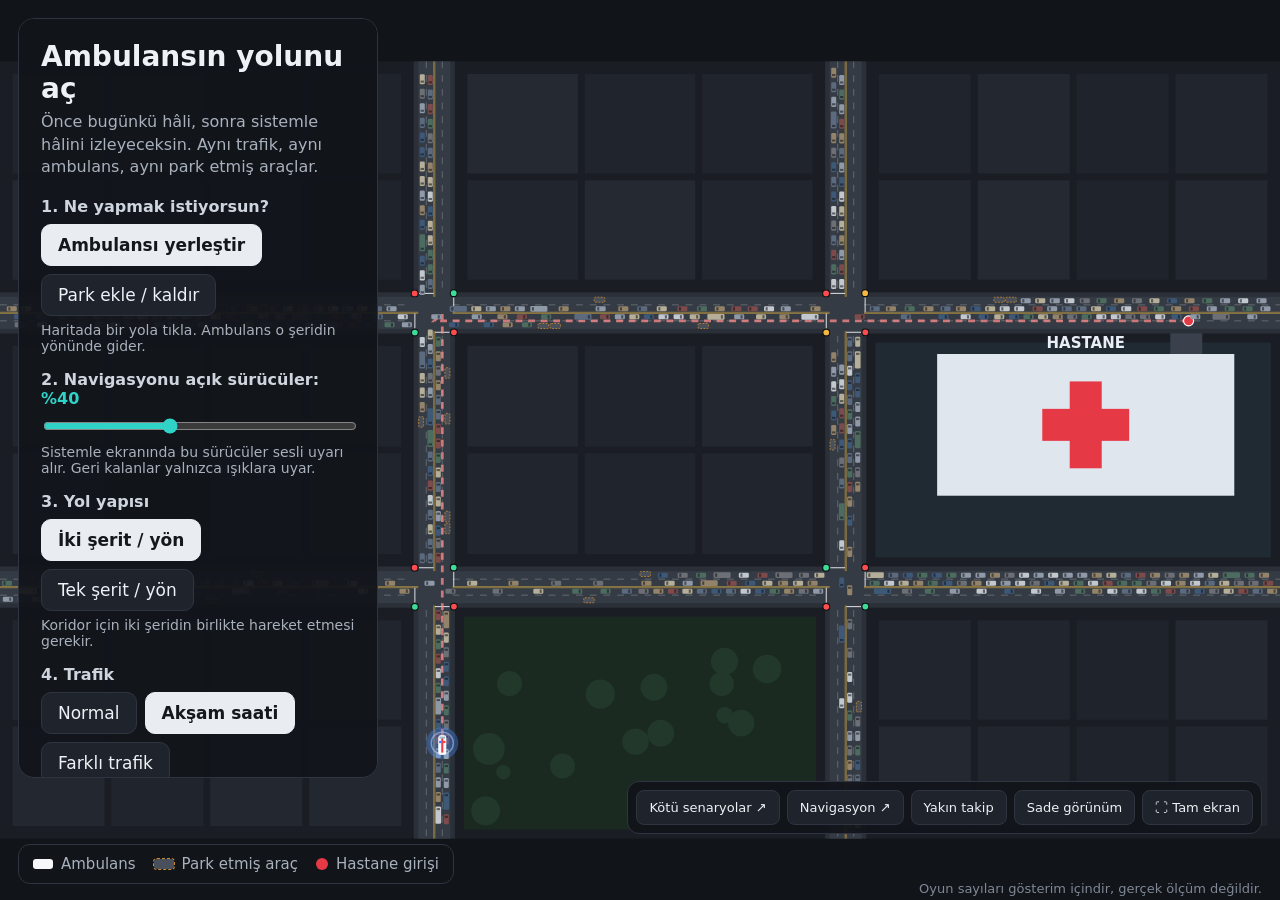
==== index.html @ 8cfbc184 "Yeşil Koridor oynanabilir simülasyon Co-Authored-By: Claude Opus 5.5 <noreply@anthropic.com>" ====
<!doctype html>
<html lang="tr">
<head>
<meta charset="utf-8">
<meta name="viewport" content="width=device-width,initial-scale=1">
<title>Ambulans Koridoru · Trafik Laboratuvarı</title>
<style>
:root{--bg:#14171c;--panel:rgba(18,21,26,.94);--text:#eef1f5;--muted:#a9b1bd;--green:#3ddc97;--red:#ff5a5f;--amber:#f5b942;--blue:#4f9dff;--teal:#2fd3c7;--line:#2f3540}
*{box-sizing:border-box}
html,body{margin:0;height:100%;background:var(--bg);color:var(--text);font-family:system-ui,-apple-system,"Segoe UI",Roboto,Arial,sans-serif;overflow:hidden}
canvas{display:block;width:100vw;height:100vh;cursor:crosshair}
.hidden{display:none!important}
button{font:inherit;color:inherit;cursor:pointer;border:1px solid var(--line);background:#1f242c;border-radius:10px;padding:10px 16px;font-size:17px}
button:hover{background:#272d37}
button.primary{background:var(--green);color:#0d1a14;border-color:var(--green);font-weight:700}
button.primary:hover{filter:brightness(1.07)}
button.on{background:#e9edf2;color:#14171c;border-color:#e9edf2;font-weight:700}
/* HUD */
#hud{position:fixed;top:18px;left:18px;display:flex;gap:14px;align-items:stretch;pointer-events:none}
.badge{background:var(--panel);border:1px solid var(--line);border-radius:14px;padding:14px 20px;display:flex;gap:16px;align-items:center}
.badge .num{width:46px;height:46px;border-radius:50%;display:flex;align-items:center;justify-content:center;font-weight:800;font-size:24px}
.badge .title{font-size:30px;font-weight:800;letter-spacing:.5px}
.badge .sub{font-size:16px;color:var(--muted);margin-top:2px;max-width:420px}
.stats{background:var(--panel);border:1px solid var(--line);border-radius:14px;padding:12px 18px;display:flex;gap:26px;align-items:center}
.stats div{display:flex;flex-direction:column;align-items:flex-start}
.stats b{font-size:30px;font-variant-numeric:tabular-nums;font-weight:800}
.stats span{font-size:14px;color:var(--muted)}
#ctrl{position:fixed;top:18px;right:18px;display:flex;gap:8px;background:var(--panel);border:1px solid var(--line);border-radius:14px;padding:8px}
#ctrl button{padding:8px 14px;font-size:16px}
#legend{position:fixed;left:18px;bottom:16px;background:var(--panel);border:1px solid var(--line);border-radius:12px;padding:10px 14px;display:flex;gap:18px;font-size:15px;color:var(--muted);flex-wrap:wrap;max-width:calc(100vw - 36px)}
#legend .it{display:flex;align-items:center;gap:8px}
#legend i{display:inline-block;width:20px;height:10px;border-radius:3px}
#legend .tag{font-weight:800;font-style:normal;padding:0 6px;border-radius:5px;font-size:14px}
#note{position:fixed;right:18px;bottom:16px;font-size:13px;color:#7f8896}
/* Setup panel */
#setup{position:fixed;top:18px;left:18px;width:360px;max-height:calc(100vh - 90px);overflow:auto;background:var(--panel);border:1px solid var(--line);border-radius:16px;padding:22px}
#setup h1{margin:0 0 6px;font-size:28px;line-height:1.15}
#setup p.lead{margin:0 0 18px;color:var(--muted);font-size:16px;line-height:1.4}
.step{margin:0 0 16px}
.step h3{margin:0 0 8px;font-size:16px;color:#cfd5de;font-weight:700}
.step .hint{font-size:14px;color:var(--muted);margin-top:6px}
.row{display:flex;gap:8px;flex-wrap:wrap}
input[type=range]{width:100%;accent-color:var(--teal)}
.big{width:100%;padding:16px;font-size:21px;margin-top:6px}
#navVal{font-weight:800;color:var(--teal)}
/* Cards */
.overlay{position:fixed;inset:0;display:flex;align-items:center;justify-content:center;background:rgba(10,12,15,.55)}
.card{background:var(--panel);border:1px solid var(--line);border-radius:20px;padding:34px 40px;max-width:720px;text-align:center}
.card .k{font-size:18px;color:var(--muted);letter-spacing:1px;text-transform:uppercase}
.card .v{font-size:64px;font-weight:800;margin:6px 0 4px;font-variant-numeric:tabular-nums}
.card .d{font-size:19px;color:var(--muted);margin-bottom:24px}
.card .row{justify-content:center}
/* Results */
#results{position:fixed;inset:0;background:var(--bg);overflow:auto;padding:36px 48px}
#results h1{font-size:40px;margin:0 0 4px}
#results .lead{color:var(--muted);font-size:18px;margin:0 0 26px}
.grid{display:grid;grid-template-columns:repeat(auto-fit,minmax(260px,1fr));gap:16px;margin-bottom:22px}
.m{background:#1b1f26;border:1px solid var(--line);border-radius:16px;padding:20px 22px}
.m .name{font-size:17px;color:var(--muted);margin-bottom:12px}
.m .pair{display:flex;align-items:baseline;gap:12px;font-variant-numeric:tabular-nums;flex-wrap:wrap}
.m .from{font-size:24px;color:#ff8f92;font-weight:700}
.m .arrow{color:var(--muted);font-size:22px}
.m .to{font-size:34px;color:var(--green);font-weight:800}
.m .chg{margin-top:10px;font-size:22px;font-weight:800}
.m .chg.good{color:var(--green)} .m .chg.bad{color:var(--red)} .m .chg.flat{color:var(--muted)}
.m .lbl{font-size:13px;color:#7f8896;margin-top:2px}
.world{background:#17201c;border:1px solid #264034;border-radius:16px;padding:20px 24px;margin-bottom:16px}
.world h2{margin:0 0 12px;font-size:22px}
.world ul{margin:0;padding-left:20px;font-size:18px;line-height:1.6}
.world .src{font-size:14px;color:#8fa79b}
.small{font-size:14px;color:#7f8896;margin:6px 0 20px}
#toast{position:fixed;left:50%;bottom:70px;transform:translateX(-50%);background:#2a1d1f;border:1px solid #6b2f33;color:#ffd7d8;padding:12px 18px;border-radius:12px;font-size:16px;opacity:0;transition:opacity .25s;pointer-events:none}
#toast.show{opacity:1}

.sessionbar{position:fixed;right:18px;bottom:66px;display:flex;gap:7px;z-index:4;background:var(--panel);padding:8px;border:1px solid var(--line);border-radius:12px}.sessionbar a,.sessionbar button{font-size:13px;padding:9px 12px;color:var(--text);text-decoration:none;display:inline-block;border:1px solid var(--line);border-radius:8px;background:#1f242c}button:focus-visible,a:focus-visible{outline:3px solid #fff;outline-offset:3px}#note{bottom:4px}#setup{max-height:calc(100dvh - 140px)}.inspect #setup,.inspect #hud,.inspect #legend,.inspect #note{display:none!important}.inspect #ctrl{opacity:.25}.inspect #ctrl:hover{opacity:1}.inspect .sessionbar{opacity:.3}.inspect .sessionbar:hover{opacity:1}@media(max-width:1100px){#hud{gap:8px;right:18px;flex-wrap:wrap;max-width:70vw}.badge .title{font-size:23px}.badge .sub{font-size:12px;max-width:320px}.stats b{font-size:21px}.stats{gap:16px}.stats span{font-size:11px}}@media(max-width:640px){#setup{width:calc(100vw - 28px);left:14px;top:14px;padding:16px;max-height:65dvh}#hud{top:10px;left:10px;right:10px;max-width:none;gap:5px}.badge{padding:8px}.badge .num{width:28px;height:28px;font-size:16px}.badge .title{font-size:19px}.badge .sub{max-width:240px;font-size:10px}.stats{padding:8px;gap:12px}.stats b{font-size:19px}.stats span{font-size:9px}#ctrl{top:auto;bottom:120px;left:10px;right:auto}#ctrl button{font-size:12px;padding:6px}.sessionbar{left:10px;right:10px;bottom:67px;justify-content:center;flex-wrap:wrap}.sessionbar a,.sessionbar button{font-size:11px;padding:7px}#legend{font-size:10px;gap:8px;left:10px;bottom:22px;max-width:calc(100vw - 20px)}#note{font-size:9px;right:10px}#results{padding:22px 15px 130px}.card{padding:25px 18px;max-width:94vw}.card .v{font-size:42px}}
#followInset{position:fixed;right:18px;bottom:133px;width:390px;height:265px;border:1px solid #506777;border-radius:13px;background:#161d25;overflow:hidden;pointer-events:none}#followInset strong{display:block;font-size:10px;letter-spacing:1.5px;padding:10px 13px;color:#c4dadf}#followCanvas{width:100%;height:230px;cursor:default}@media(max-width:640px){#followInset{width:250px;height:180px;bottom:180px}#followCanvas{height:146px}}
</style>
</head>
<body>
<canvas id="c"></canvas><aside id="followInset" class="hidden"><strong>AMBULANSI YAKINDAN İZLE</strong><canvas id="followCanvas" aria-label="Ambulansın çevresinin büyütülmüş görünümü"></canvas></aside>

<div id="setup">
  <h1>Ambulansın yolunu aç</h1>
  <p class="lead">Önce bugünkü hâli, sonra sistemle hâlini izleyeceksin. Aynı trafik, aynı ambulans, aynı park etmiş araçlar.</p>
  <div class="step">
    <h3>1. Ne yapmak istiyorsun?</h3>
    <div class="row"><button id="mAmb" class="on">Ambulansı yerleştir</button><button id="mPark">Park ekle / kaldır</button></div>
    <div class="hint" id="modeHint">Haritada bir yola tıkla. Ambulans o şeridin yönünde gider.</div>
  </div>
  <div class="step">
    <h3>2. Navigasyonu açık sürücüler: <span id="navVal">%40</span></h3>
    <input id="nav" type="range" min="0" max="100" step="10" value="40">
    <div class="hint">Sistemle ekranında bu sürücüler sesli uyarı alır. Geri kalanlar yalnızca ışıklara uyar.</div>
  </div>
  <div class="step"><h3>3. Yol yapısı</h3><div class="row"><button id="roadWide" class="on">İki şerit / yön</button><button id="roadNarrow">Tek şerit / yön</button></div><div class="hint" id="roadHint">Koridor için iki şeridin birlikte hareket etmesi gerekir.</div></div>
  <div class="step">
    <h3>4. Trafik</h3>
    <div class="row"><button id="dNormal">Normal</button><button id="dAksam" class="on">Akşam saati</button><button id="dSeed" title="Aynı ayarlarla farklı araçlar">Farklı trafik</button></div>
    <div class="hint">Şu anki trafik yoğunluğu: <b id="congNow">%–</b> (hız, boş yol hızına göre ne kadar düşmüş)</div>
  </div>
  <button id="start" class="primary big">Başlat ▶</button>
</div>

<div id="hud" class="hidden">
  <div class="badge"><div class="num" id="pNum">1</div><div><div class="title" id="pTitle">BUGÜN</div><div class="sub" id="pSub"></div></div></div>
  <div class="stats">
    <div><b id="sTime">00:00</b><span>ambulansın süresi</span></div>
    <div><b id="sSpeed">0</b><span>km/sa şu an</span></div>
    <div><b id="sChaos">0</b><span>kaos anı</span></div>
    <div><b id="sCong">%0</b><span>trafik yoğunluğu</span></div>
  </div>
</div>
<div id="ctrl" class="hidden">
  <button data-sp="1">1×</button><button data-sp="3" class="on">3×</button><button data-sp="6">6×</button><button id="pause">❚❚</button><button id="back" title="Ayarlara dön">Ayarlar</button>
</div>
<div id="legend"></div>
<div id="note">Oyun sayıları gösterim içindir, gerçek ölçüm değildir.</div>

<div id="card" class="overlay hidden"><div class="card">
  <div class="k" id="cK">Bugün</div>
  <div class="v" id="cV">00:00</div>
  <div class="d" id="cD"></div>
  <div class="row"><button id="cAgain">Tekrar izle</button><button id="cNext" class="primary">Sistemle izle ▶</button></div>
</div></div>

<div id="results" class="hidden">
  <h1>Sonuç: aynı trafik, iki farklı gün</h1>
  <p class="lead" id="rLead"></p>
  <div class="grid" id="rGrid"></div>
  <div class="world"><h2>Bu sonuç ne anlatıyor?</h2><p>Rakamlar bu modelin varsayımlarından hesaplanır. Sürücülerin tepki süreleri, yol verme davranışı ve uyarı etkisi sahada kalibre edilmemiştir. Kaza olasılığı veya kurtarılan hayat sayısı hesaplanmaz.</p><p>Tek şeritli yolda yan koridor oluşmaz: ambulans öndeki kuyruğun çözülmesini bekler. Uyarı fiziksel alan yaratmaz.</p></div><p class="small">Araştırma kaynakları PROJE_NOTLARI.md dosyasındadır; buradaki gösterim bağımsız saha kanıtı değildir. Kötü senaryolar ayrı olay canlandırmalarıdır.</p>
  <div class="row"><button id="rAgain" class="primary">Tekrar oyna</button><button id="rSetup">Ayarları değiştir</button></div>
</div>
<div id="toast"></div><nav class="sessionbar" aria-label="Sunum sayfaları"><a href="senaryolar.html">Kötü senaryolar ↗</a><a href="navigasyon.html">Navigasyon ↗</a><button id="follow">Yakın takip</button><button id="focusMap">Sade görünüm</button><button id="fullScreen">⛶ Tam ekran</button></nav>

<script>
(() => {
'use strict';
/* ================= Yardımcılar ================= */
function mulberry32(a){return function(){a|=0;a=a+0x6D2B79F5|0;let t=Math.imul(a^a>>>15,1|a);t=t+Math.imul(t^t>>>7,61|t)^t;return((t^t>>>14)>>>0)/4294967296}}
function expo(r,rate){return -Math.log(1-r())/rate}
const clamp=(x,a,b)=>Math.max(a,Math.min(b,x));
function fmt(t){t=Math.max(0,Math.round(t));const m=Math.floor(t/60),s=t%60;return String(m).padStart(2,'0')+':'+String(s).padStart(2,'0')}

/* ================= Şehir geometrisi (metre) ================= */
const W=560,H=340,XS=[190,370],YS=[110,230],RW=7,OFF_IN=1.75,OFF_CURB=5.25,OFF_CORR=3.5,CAR_W=1.9;
const DEST={rd:'H0+',s:520};
const DT=0.1, WARM=360, MAXT=1800;
const DENS={normal:{H:520,V:170,fill:0.3,exit:false},aksam:{H:1500,V:460,fill:0.95,exit:true}};
const EXIT_C=40,EXIT_G=17; // harita dışındaki (görünmeyen) kavşaklar: çıkışlar da tıkalı // araç/saat/şerit
const G_H=50,G_V=12,T_Y=3,T_AR=2; // dikey yollar ~60 sn kırmızı / ~10 sn yeşil
const WARN_D=220, SIREN_D=35, PANIC_P=0.35; // siren: kapalı camlı araçta ~35 m
const AMB_V=16, AMB_CORR_V=8.5, AMB_LEN=6.5;
const A=1.4,B=2.0,S0=2.0,TH=1.2;
const COLORS=['#8f99a8','#c3c8cf','#5b6a7e','#3e5878','#7d4b4b','#6c6f75','#b5ae98','#4d6c60','#93836a'];

const inters=[];
for(let j=0;j<2;j++)for(let i=0;i<2;i++)inters.push({n:inters.length,i,j,x:XS[i],y:YS[j],cross:{H:[],V:[]}});
const interAt=(i,j)=>inters.find(t=>t.i===i&&t.j===j);
const lanes=[],rds={},rdList=[];
for(const axis of['H','V'])for(let r=0;r<2;r++)for(const dir of[1,-1]){
  const key=axis+r+(dir>0?'+':'-'),L=axis==='H'?W:H;
  const rd={key,axis,r,dir,L,lanes:[],inters:[]};
  for(let k=0;k<2;k++){
    const it=axis==='H'?interAt(k,r):interAt(r,k);
    const c=axis==='H'?XS[k]:YS[k];
    const sC=dir>0?c:L-c;
    rd.inters.push({it,sC,sStop:sC-RW-1.5,rd});
  }
  rd.inters.sort((a,b)=>a.sC-b.sC);
  for(const e of rd.inters)e.it.cross[axis].push(e);
  for(const idx of[0,1]){const lane={id:lanes.length,rd,idx,off:idx===0?OFF_CURB:OFF_IN};lanes.push(lane);rd.lanes.push(lane)}
  rds[key]=rd;rdList.push(rd);
}
function pos(rd,s,off){
  if(rd.axis==='H'){const x=rd.dir>0?s:W-s;return[x,YS[rd.r]+rd.dir*off,rd.dir>0?0:Math.PI]}
  const y=rd.dir>0?s:H-s;return[XS[rd.r]-rd.dir*off,y,rd.dir>0?Math.PI/2:-Math.PI/2];
}

/* ================= Rota ================= */
function findRoute(rdKey,s){
  let best=null,bestC=Infinity;
  (function dfs(key,s0,legs,cost,depth){
    const rd=rds[key];
    if(key===DEST.rd&&DEST.s>s0+1){const c=cost+DEST.s-s0;if(c<bestC){bestC=c;best=[...legs,{rd:key,sStart:s0,sEnd:DEST.s,turn:null}]}}
    if(depth>=3)return;
    for(const e of rd.inters){
      if(e.sC<s0+12)continue;
      const other=rd.axis==='H'?'V':'H';
      for(const ce of e.it.cross[other])dfs(ce.rd.key,ce.sC,[...legs,{rd:key,sStart:s0,sEnd:e.sC,turn:e.it}],cost+e.sC-s0+15,depth+1);
    }
  })(rdKey,s,[],0,0);
  return best;
}

/* ================= Sinyaller ================= */
function light(sg,axis){if(sg.phase!==axis)return'R';return sg.stage==='G'?'G':sg.stage==='Y'?'Y':'R'}
function stepSignal(sg,occ){
  sg.t+=DT;
  if(sg.stage==='G'){
    const g=sg.phase==='H'?G_H:G_V;
    if(sg.preempt){if(sg.preempt!==sg.phase){sg.stage='Y';sg.t=0}}
    else if(sg.t>=g){sg.stage='Y';sg.t=0}
  }else if(sg.stage==='Y'){
    if(sg.t>=T_Y){sg.stage='AR';sg.t=0}
  }else if(sg.t>=T_AR){
    const next=sg.preempt?sg.preempt:(sg.phase==='H'?'V':'H');const other=next==='H'?'V':'H';if(occ&&occ[other]>0)return;sg.phase=next;sg.stage='G';sg.t=0;
  }
}

/* ================= Dünya ================= */
function makeWorld(cfg){
  const w={cfg,mode:cfg.mode,t:0,veh:[],amb:null,chaos:0,nextId:1,sig:[],ls:[],items:lanes.map(()=>[]),occ:inters.map(()=>({H:0,V:0})),m:{othersV:0,othersN:0,warned:0}};
  inters.forEach((it,n)=>w.sig.push({n,phase:'H',stage:'G',t:[0,16,31,47][n],preempt:null}));
  const d=DENS[cfg.density];
  for(const l of lanes){const rng=mulberry32((cfg.seed*7919+l.id*104729+13)>>>0);const rate=cfg.singleLane&&l.idx===0?0:(l.rd.axis==='H'?d.H:d.V)/3600;w.ls[l.id]={rng,rate,next:expo(rng,rate),pending:[]}}
  w.parked=cfg.parked.map(p=>({lane:rds[p.rd].lanes[0],s:p.s,len:4.6,v:0,parked:true}));
  // başlangıçta tüm yolları araçla doldur (boş şehirden başlamasın)
  for(const l of lanes){
    if(cfg.singleLane&&l.idx===0)continue;
    const r=mulberry32((cfg.seed*15485863+l.id*7907+5)>>>0);let s=l.rd.L-2;
    while(s>6){
      const big=r()<0.08,len=big?7.5:4.4,vDes=11+4*r(),color=COLORS[Math.floor(r()*COLORS.length)],navU=r(),panicU=r(),react=0.8+2.2*r(),put=r()<d.fill;
      const inBox=l.rd.inters.some(e=>s>e.sC-RW-2&&s-len<e.sC+RW+2);
      const onPark=l.idx===0&&w.parked.some(p=>p.lane===l&&s>p.s-p.len-2&&s-len<p.s+2);
      if(put&&!inBox&&!onPark)w.veh.push({id:w.nextId++,lane:l,s,v:0,len,big,vDes,color,nav:navU<cfg.navFrac,panicU,react,lat:0,latTarget:0,state:'normal',awareT:-1,reacted:false,warned:false,crossT:-1,crossStop:false,crossBub:false,conf:-1,bubble:null,lcCool:0,_k:0,creepE:null,panicT:0});
      s-=len+2.2+r()*1.2;
    }
  }
  return w;
}
function spawnStep(w){
  for(const l of lanes){
    if(w.cfg.singleLane&&l.idx===0)continue;
    const st=w.ls[l.id],r=st.rng;
    while(st.next<=w.t){
      const big=r()<0.08,vDes=11+4*r(),color=COLORS[Math.floor(r()*COLORS.length)],navU=r(),panicU=r(),react=0.8+2.2*r();
      if(st.pending.length<40)st.pending.push({len:big?7.5:4.4,big,vDes,color,navU,panicU,react});
      st.next+=expo(r,st.rate);
    }
    if(!st.pending.length)continue;
    const items=w.items[l.id],first=items[0]||null,p=st.pending[0];
    if(first&&(first.s-first.len)<p.len+3)continue;
    st.pending.shift();
    const v0=first?Math.min(p.vDes,first.v+1):p.vDes*0.9;
    const veh={id:w.nextId++,lane:l,s:p.len,v:v0,len:p.len,big:p.big,vDes:p.vDes,color:p.color,nav:p.navU<w.cfg.navFrac,panicU:p.panicU,react:p.react,lat:0,latTarget:0,state:'normal',awareT:-1,reacted:false,warned:false,crossT:-1,crossStop:false,crossBub:false,conf:-1,bubble:null,lcCool:0,_k:0,creepE:null,panicT:0};
    w.veh.push(veh);items.unshift(veh);
  }
}
function buildLanes(w){
  for(const l of lanes)w.items[l.id].length=0;
  for(const v of w.veh)w.items[v.lane.id].push(v);
  for(const p of w.parked)w.items[p.lane.id].push(p);
  const a=w.amb;
  if(a&&!a.done){const rd=rds[a.legs[a.legIdx].rd];a.item.s=a.s;a.item.v=a.v;for(const ln of rd.lanes)w.items[ln.id].push(a.item)}
  for(const l of lanes){const arr=w.items[l.id];arr.sort((p,q)=>p.s-q.s);for(let k=0;k<arr.length;k++){const it=arr[k];if(!it.parked&&!it.isAmb)it._k=k}}
}
function computeOcc(w){
  for(const o of w.occ){o.H=0;o.V=0}
  const add=(rd,s,len)=>{for(const e of rd.inters)if(s>e.sC-RW&&s-len<e.sC+RW)w.occ[e.it.n][rd.axis]++};
  for(const v of w.veh)add(v.lane.rd,v.s,v.len);
  const a=w.amb;if(a&&!a.done)add(rds[a.legs[a.legIdx].rd],a.s,a.len);
}
function idm(v,v0,gap,dv){v0=Math.max(v0,0.5);const ss=S0+Math.max(0,v*TH+v*dv/(2*Math.sqrt(A*B)));return A*(1-Math.pow(v/v0,4)-Math.pow(ss/Math.max(gap,0.1),2))}
function freeAcc(v,v0){v0=Math.max(v0,0.5);return A*(1-Math.pow(v/v0,4))}
function bubble(v,text,color){v.bubble={text,color,t:2.6}}
function fullyYielded(it){return !it.singleLane&&it.state==='yield'&&((it.lane.idx===1&&it.lat<=-1.0)||(it.lane.idx===0&&it.lat>=1.0))}
function setYieldLat(w,v){
  if(w.cfg.singleLane){v.singleLane=true;v.partial=true;v.latTarget=0;return}
  // kuyrukta sıkışmış, organize olmayan sürücü ancak biraz kıpırdayabilir; uyarı alan / hareket eden tam çekilir
  const free=v.warned||v.cue||v.squeezed||v.v>2,amt=free?1.3:0.55;v.partial=!free;
  if(v.lane.idx===1){v.latTarget=-amt;return}
  const blocked=w.parked.some(p=>p.lane===v.lane&&p.s>v.s-v.len-1&&p.s-p.len<v.s+1);
  v.latTarget=blocked?0:amt;
}
function ambXY(w){const a=w.amb;return pos(rds[a.legs[a.legIdx].rd],a.s-a.len/2,w.cfg.singleLane?OFF_IN:OFF_CORR)}
function routeDist(w,v){
  const a=w.amb;if(!a||a.done)return null;
  const key=v.lane.rd.key;let acc=0;
  for(let k=a.legIdx;k<a.legs.length;k++){
    const leg=a.legs[k],from=k===a.legIdx?a.s:leg.sStart;
    if(leg.rd===key){
      const rear=v.s-v.len,minS=k===a.legIdx?from-a.len-3:from;
      if(v.s>=minS&&rear<=leg.sEnd+4)return acc+(rear-from);
    }
    acc+=leg.sEnd-from;
  }
  return null;
}
function nextEntryAhead(v){for(const e of v.lane.rd.inters)if(v.s<e.sC-RW+0.3)return e;return null}
function queuedAtRed(w,v){
  const e=nextEntryAhead(v);if(!e)return null;
  if(light(w.sig[e.it.n],v.lane.rd.axis)==='G')return null;
  const dStop=e.sStop-v.s;if(dStop<-0.5||dStop>30||v.v>1.5)return null;
  let rank=0;const items=w.items[v.lane.id];
  for(let m=v._k+1;m<items.length;m++){const it=items[m];if(it.s>e.sStop+0.5)break;if(!it.parked&&!it.isAmb)rank++}
  return{e,rank};
}
function react(w,v){
  if(v.cue){v.state='yield';setYieldLat(w,v);return}
  const q=queuedAtRed(w,v);
  if(w.mode==='bugun'&&q&&q.rank<2){v.state='creep';v.creepE=q.e;bubble(v,'!','#f5b942');w.chaos++;return}
  const calm=w.mode==='sistem'&&v.nav;
  if(!calm&&v.panicU<PANIC_P){v.state='panic';v.panicT=3.0;bubble(v,'!','#ff5a5f');w.chaos++;return}
  v.state='yield';setYieldLat(w,v);
}
function crossCheck(w,v){
  const a=w.amb;const axisA=rds[a.legs[a.legIdx].rd].axis;
  if(v.lane.rd.axis===axisA){v.crossStop=false;v.crossT=-1;return}
  const e=nextEntryAhead(v);
  if(!e){v.crossStop=false;v.crossT=-1;return}
  const[ax,ay]=ambXY(w),it=e.it;
  const near=Math.hypot(ax-it.x,ay-it.y)<22&&(e.sStop-v.s)<40; // ambulans kavşağa gelmeden yeşildekiler fark etmez
  if(near){if(v.crossT<0&&!v.crossStop)v.crossT=v.react}
  else{v.crossStop=false;v.crossT=-1;return}
  if(v.crossT>=0){v.crossT-=DT;if(v.crossT<=0){v.crossT=-1;v.crossStop=true;if(!v.crossBub&&w.mode==='bugun'){v.crossBub=true;bubble(v,'?','#f5b942')}}}
}
function awareness(w){
  const a=w.amb&&!w.amb.done?w.amb:null;
  for(const v of w.veh){
    if(v.bubble){v.bubble.t-=DT;if(v.bubble.t<=0)v.bubble=null}
    if(!a){if(v.state==='yield'||v.state==='panic'){v.state='normal';v.latTarget=0}v.crossStop=false;continue}
    const d=routeDist(w,v);
    if(d!==null){
      if(w.mode==='sistem'&&v.nav&&d>0&&d<WARN_D&&!v.warned){
        v.warned=true;v.reacted=true;w.m.warned++;
        if(v.state==='normal'||v.state==='panic'){v.state='yield';setYieldLat(w,v)}
      }
      if(!v.reacted&&v.awareT<0&&d<SIREN_D)v.awareT=v.react;
      if(!v.reacted&&v.awareT<0&&d<120&&w.mode==='sistem'){const ld=w.items[v.lane.id][v._k+1];if(ld&&ld.warned&&ld.state==='yield'){v.cue=true;v.awareT=v.react*0.6}}
      v.ambD=d;
      if(!v.reacted&&v.awareT>=0){v.awareT-=DT;if(v.awareT<=0){v.reacted=true;react(w,v)}}
      if(v.reacted&&v.state==='normal'&&d<60){v.state='yield';setYieldLat(w,v)}
    }else{v.ambD=null;if(v.state==='yield'||v.state==='panic'){v.state='normal';v.latTarget=0}}
    if(v.state==='yield'&&v.partial){
      if(v.v>2)setYieldLat(w,v);
      else if(d!==null&&d<15){v.sqT=(v.sqT||0)+DT;if(v.sqT>4+2*v.react){v.squeezed=true;setYieldLat(w,v)}} // ambulans arkasında bekleyince sonunda sıkışıp yer açar
    }
    if(v.state==='panic'){v.panicT-=DT;if(v.panicT<=0){v.state='yield';setYieldLat(w,v)}}
    if(v.state==='creep'&&(v.s>v.creepE.sC+RW+1||v.lane.rd!==v.creepE.rd)){
      if(d!==null){v.state='yield';setYieldLat(w,v)}else{v.state='normal';v.latTarget=0}
    }
    crossCheck(w,v);
  }
}
function exitBlocked(w,v,lead,e){
  if(!lead||lead.isAmb)return false;
  if(lead.s<=e.sStop)return false;
  return(lead.s-lead.len)-(e.sC+RW)<v.len+2&&lead.v<5;
}
function dynamics(w){
  for(const v of w.veh){
    const rd=v.lane.rd,items=w.items[v.lane.id];
    let lead=null;
    for(let m=v._k+1;m<items.length;m++){const it=items[m];if(it.isAmb&&(v.state==='yield'||v.state==='panic'))continue;lead=it;break}
    let v0=v.vDes;if(v.state==='yield'&&v.ambD!==null&&v.ambD<40)v0=2.5;if(v.state==='creep')v0=3.5;
    let acc;
    if(v.state==='panic')acc=-5;
    else{
      acc=lead?idm(v.v,v0,(lead.s-lead.len)-v.s,v.v-lead.v):freeAcc(v.v,v0);
      // fermuar: sağ şeritte park yüzünden bekleyen aracın önüne geçme, yer aç
      if(v.lane.idx===1){
        for(const c of w.items[rd.lanes[0].id]){
          if(!c.wantMerge)continue;const cr=c.s-c.len-v.s;
          if(cr>0&&cr<12){acc=Math.min(acc,idm(v.v,v0,cr,v.v-c.v));break}
        }
      }
      const e=nextEntryAhead(v);
      if(e){
        const n=e.it.n,lt=light(w.sig[n],rd.axis),dStop=e.sStop-v.s;
        const before=dStop>-0.3,stopPt=before?e.sStop:e.sC-RW-0.3;
        if(v.state!=='creep'){
          let stop=false;
          if(before&&lt==='R')stop=true;
          else if(before&&lt==='Y'&&dStop>v.v*v.v/6+0.5)stop=true;
          if(exitBlocked(w,v,lead,e))stop=true;
          if(before&&v.crossStop)stop=true;
          if(stop)acc=Math.min(acc,idm(v.v,v0,Math.max(stopPt-v.s,0.1),v.v));
        }
        const other=rd.axis==='H'?'V':'H';
        if(w.occ[n][other]>0){
          const dist=(e.sC-RW-0.8)-v.s;
          if(dist<40){const a2=idm(v.v,v0,Math.max(dist,0.1),v.v);
            if(a2<acc){if(a2<-2&&lt==='G'&&v.state==='normal'&&v.conf!==n){v.conf=n;bubble(v,'?!','#f5b942');w.chaos++}acc=a2}}
        }
      }
    }
    if(DENS[w.cfg.density].exit&&v.state!=='panic'){
      const L=rd.L,dE=(L-1)-v.s;
      if(dE>-0.5&&dE<60&&((w.t+v.lane.id*7.3)%EXIT_C)>EXIT_G)acc=Math.min(acc,idm(v.v,v0,Math.max(dE,0.1),v.v));
    }
    acc=Math.max(acc,-9);
    let nv=Math.max(0,v.v+acc*DT),ns=v.s+(v.v+nv)/2*DT;
    if(lead){const lim=lead.s-lead.len-0.3;if(ns>lim){ns=Math.max(v.s,lim);nv=Math.min(nv,lead.v)}}
    v._nv=nv;v._ns=ns;
  }
  const a=w.amb&&!w.amb.done;
  for(const v of w.veh){
    v.v=v._nv;v.s=v._ns;
    const ls=(v.warned||v.state==='normal')?1.4:0.7,dl=v.latTarget-v.lat;v.lat+=clamp(dl,-ls*DT,ls*DT);
    if(a){w.m.othersV+=v.v;w.m.othersN++}
  }
  if(a&&Math.round(w.t*10)%10===0){w.m.congS+=congestion(w);w.m.congN++}
}
function crossApproaching(w,n,other){
  for(const ce of inters[n].cross[other])for(const ln of ce.rd.lanes)for(const it of w.items[ln.id]){
    if(it.isAmb||it.parked)continue;
    if(it.s>=ce.sStop-12&&it.s<ce.sC-RW+0.5&&it.v>2&&!it.crossStop)return true;
  }
  return false;
}
function computePreempt(w){
  for(const s of w.sig)s.preempt=null;
  const a=w.amb;let acc=0,cnt=0;
  for(let k=a.legIdx;k<a.legs.length;k++){
    const leg=a.legs[k],rd=rds[leg.rd],from=k===a.legIdx?a.s:leg.sStart;
    for(const e of rd.inters){
      if(e.sC>leg.sEnd+0.5)continue;
      if(e.sStop<from-0.5)continue;
      const D=acc+(e.sStop-from);
      cnt++;
      if((cnt===1&&D<280)||(cnt===2&&D<100))if(!w.sig[e.it.n].preempt)w.sig[e.it.n].preempt=rd.axis;
    }
    acc+=leg.sEnd-from;
  }
}
function stepAmb(w){
  const a=w.amb,leg=a.legs[a.legIdx],rd=rds[leg.rd];
  let v0=AMB_V,lead=null,gapL=1e9,along=false,hesitant=false;
  for(const ln of rd.lanes)for(const it of w.items[ln.id]){
    if(it.isAmb||it.parked)continue;
    if(it.s<a.s-a.len-1)continue;
    const rear=it.s-it.len,fy=fullyYielded(it);
    if(rear>a.s-0.5){if(fy){if(rear-a.s<12){along=true;if(!it.warned)hesitant=true}continue}const g=rear-a.s;if(g<gapL){gapL=g;lead=it}}
    else if(fy){along=true;if(!it.warned)hesitant=true}
  }
  if(along)v0=hesitant?5.5:AMB_CORR_V;
  let acc=lead?idm(a.v,v0,gapL,a.v-lead.v):freeAcc(a.v,v0);
  const other=rd.axis==='H'?'V':'H';
  for(const e of rd.inters){
    if(e.sC>leg.sEnd+0.5||e.sStop<a.s-0.5)continue;
    const n=e.it.n,lt=light(w.sig[n],rd.axis),dStop=e.sStop-a.s,busy=w.occ[n][other]>0;
    if(lt!=='G'){
      const ok=!busy&&!crossApproaching(w,n,other);
      if(!ok)acc=Math.min(acc,idm(a.v,v0,Math.max(dStop,0.1),a.v));
      else if(dStop<25)acc=Math.min(acc,freeAcc(a.v,5));
    }else if(busy)acc=Math.min(acc,idm(a.v,v0,Math.max(dStop,0.1),a.v));
    break;
  }
  if(leg.turn&&leg.sEnd-a.s<28)acc=Math.min(acc,freeAcc(a.v,6));
  acc=Math.max(acc,-7);
  let nv=Math.max(0,a.v+acc*DT),ns=a.s+(a.v+nv)/2*DT;
  if(lead){const lim=lead.s-lead.len-0.4;if(ns>lim){ns=Math.max(a.s,lim);nv=Math.min(nv,lead.v)}}
  a.dist+=ns-a.s;a.s=ns;a.v=nv;a.t+=DT;if(nv<1)a.waitT+=DT;if(nv<2.78)a.slowT+=DT;
  if(a.s>=leg.sEnd){
    if(a.legIdx===a.legs.length-1)a.done=true;
    else{const over=a.s-leg.sEnd;a.legIdx++;a.s=a.legs[a.legIdx].sStart+over}
  }
}
function laneChanges(w){
  if(w.cfg.singleLane)return;
  for(const v of w.veh){
    v.wantMerge=false;
    if(v.lcCool>0){v.lcCool-=DT;continue}
    if(v.lane.idx!==0)continue;
    if(v.state==='panic')continue;
    const items=w.items[v.lane.id],lead=items[v._k+1];
    if(!lead||!lead.parked)continue;
    const gp=(lead.s-lead.len)-v.s;
    if(gp>45)continue;
    const waiting=gp<15&&v.v<1;v.wantMerge=waiting;
    const inner=v.lane.rd.lanes[1],it2=w.items[inner.id];
    let ahead=null,behind=null;for(const o of it2){if(o.s>v.s){ahead=o;break}behind=o}
    const okA=!ahead||(ahead.s-ahead.len)-v.s>=(waiting?0.6:2.5+0.3*v.v);
    const okB=!behind||(v.s-v.len)-behind.s>=(waiting?((behind.v||0)<1?0.3:1.5):2.5+0.6*(behind.v||0));
    if(okA&&okB){v.lane=inner;v.lat+=3.5;v.latTarget=0;v.lcCool=3;v.wantMerge=false;if(v.state==='yield')setYieldLat(w,v)}
  }
}
function step(w){
  w.t+=DT;
  if(w.amb&&!w.amb.done&&w.mode==='sistem')computePreempt(w);else for(const s of w.sig)s.preempt=null;
  computeOcc(w);for(const s of w.sig)stepSignal(s,w.occ[s.n]);
  spawnStep(w);buildLanes(w);computeOcc(w);awareness(w);dynamics(w);
  if(w.amb&&!w.amb.done){buildLanes(w);computeOcc(w);stepAmb(w)}
  laneChanges(w);
  w.veh=w.veh.filter(v=>v.s-v.len<v.lane.rd.L+2);
}
function warmup(w,secs){const n=Math.round(secs/DT);for(let i=0;i<n;i++)step(w)}
function spawnAmb(w){
  const c=w.cfg.amb,legs=findRoute(c.rd,c.s);if(!legs)return false;
  const rd=rds[c.rd];
  w.veh=w.veh.filter(v=>!(v.lane.rd===rd&&v.s>c.s-AMB_LEN-3&&v.s-v.len<c.s+3));
  w.amb={legs,legIdx:0,s:c.s,v:6,len:AMB_LEN,t:0,waitT:0,slowT:0,dist:0,done:false,routeLen:legs.reduce((s,l)=>s+l.sEnd-l.sStart,0),item:{isAmb:true,s:c.s,len:AMB_LEN,v:6}};
  w.chaos=0;w.m={othersV:0,othersN:0,warned:0,congS:0,congN:0};
  return true;
}
function congestion(w){if(!w.veh.length)return 0;let sv=0,sd=0;for(const v of w.veh){sv+=v.v;sd+=v.vDes}return Math.round(clamp(1-sv/sd,0,1)*100)}
function metricsOf(w){
  const a=w.amb;
  return{time:a.t,done:a.done,avgKmh:a.t>0?a.dist/a.t*3.6:0,wait:a.waitT,slow:a.slowT,chaos:w.chaos,othersKmh:w.m.othersN?w.m.othersV/w.m.othersN*3.6:0,cong:w.m.congN?Math.round(w.m.congS/w.m.congN):0,warned:w.m.warned,routeLen:a.routeLen};
}
function simulate(cfg){
  const w=makeWorld(cfg);warmup(w,WARM);
  if(!spawnAmb(w))return null;
  while(!w.amb.done&&w.amb.t<MAXT)step(w);
  return metricsOf(w);
}

/* ================= Varsayılanlar ================= */
const DEFAULT_PARKED=[
  {rd:'V0-',s:138},{rd:'V0-',s:143.2},{rd:'V0-',s:186},{rd:'V0-',s:206},
  {rd:'H0+',s:240},{rd:'H0+',s:245.2},{rd:'H0+',s:310},
  {rd:'H1-',s:280},{rd:'H1+',s:95},{rd:'V1+',s:170},{rd:'V1-',s:60},
  {rd:'H0-',s:120},{rd:'H0-',s:125.2},{rd:'H0-',s:300},{rd:'H1+',s:260},{rd:'V0+',s:160},{rd:'H1-',s:450}
];
const cfg={singleLane:false,seed:7,density:'aksam',navFrac:0.4,parked:DEFAULT_PARKED.map(p=>({...p})),amb:{rd:'V0-',s:45}};

/* ================= Çizim ================= */
const canvas=document.getElementById('c'),ctx=canvas.getContext('2d');
let view={sc:1,ox:0,oy:0},dpr=1,city=null;
function resize(){
  dpr=window.devicePixelRatio||1;
  canvas.width=Math.round(innerWidth*dpr);canvas.height=Math.round(innerHeight*dpr);
  const sc=Math.min(innerWidth/W,innerHeight/H);
  view={sc,ox:(innerWidth-W*sc)/2,oy:(innerHeight-H*sc)/2};
  city=renderCity();
}
function renderCity(){
  const oc=document.createElement('canvas');oc.width=canvas.width;oc.height=canvas.height;
  const g=oc.getContext('2d');
  g.setTransform(dpr,0,0,dpr,0,0);g.fillStyle='#111418';g.fillRect(0,0,innerWidth,innerHeight);
  g.translate(view.ox,view.oy);g.scale(view.sc,view.sc);
  g.fillStyle='#1a1e24';g.fillRect(0,0,W,H);
  const cols=[[0,XS[0]-RW-2],[XS[0]+RW+2,XS[1]-RW-2],[XS[1]+RW+2,W]],rows=[[0,YS[0]-RW-2],[YS[0]+RW+2,YS[1]-RW-2],[YS[1]+RW+2,H]];
  const rr=mulberry32(99);
  for(let ci=0;ci<3;ci++)for(let ri=0;ri<3;ri++){
    const[x0,x1]=cols[ci],[y0,y1]=rows[ri];
    if(ci===2&&ri===1)continue; // hastane
    if(ci===1&&ri===2){g.fillStyle='#1b2a21';g.fillRect(x0+4,y0+4,x1-x0-8,y1-y0-8);
      g.fillStyle='#22382b';for(let k=0;k<14;k++){g.beginPath();g.arc(x0+12+rr()*(x1-x0-24),y0+12+rr()*(y1-y0-24),3+rr()*4,0,7);g.fill()}continue}
    const nx=Math.max(1,Math.round((x1-x0)/48)),ny=Math.max(1,Math.round((y1-y0)/46));
    const bw=(x1-x0-8)/nx,bh=(y1-y0-8)/ny;
    for(let a=0;a<nx;a++)for(let b=0;b<ny;b++){
      const sh=0.85+rr()*0.15;g.fillStyle=`rgb(${Math.round(36*sh)},${Math.round(41*sh)},${Math.round(50*sh)})`;
      g.fillRect(x0+4+a*bw+1.5,y0+4+b*bh+1.5,bw-3,bh-3);
    }
  }
  // hastane
  const hx0=cols[2][0],hy0=rows[1][0],hx1=cols[2][1],hy1=rows[1][1];
  g.fillStyle='#1f2a33';g.fillRect(hx0+4,hy0+4,hx1-hx0-8,hy1-hy0-8);
  g.fillStyle='#dfe6ee';g.fillRect(410,128,130,62);
  g.fillStyle='#e63946';g.fillRect(468,140,14,38);g.fillRect(456,152,38,14);
  g.fillStyle='#3a414c';g.fillRect(512,117,14,11);
  // yollar
  const roadR=(x,y,w2,h2,c)=>{g.fillStyle=c;g.fillRect(x,y,w2,h2)};
  for(const y of YS)roadR(0,y-RW-2,W,2*RW+4,'#2b3038');
  for(const x of XS)roadR(x-RW-2,0,2*RW+4,H,'#2b3038');
  for(const y of YS)roadR(0,y-RW,W,2*RW,'#353b44');
  for(const x of XS)roadR(x-RW,0,2*RW,H,'#353b44');
  // çizgiler
  const inBox=(p,arr)=>arr.some(c=>Math.abs(p-c)<RW+0.5);
  g.lineWidth=0.25;
  for(const y of YS){
    for(const off of[-0.25,0.25]){g.strokeStyle='#cfa743';g.beginPath();let on=false;for(let x=0;x<=W;x+=1){const ib=inBox(x,XS);if(!ib&&!on){g.moveTo(x,y+off);on=true}else if(ib&&on){g.lineTo(x,y+off);on=false}}if(on)g.lineTo(W,y+off);g.stroke()}
    g.strokeStyle='rgba(225,229,235,.45)';
    for(const off of[-3.5,3.5]){for(let x=0;x<W;x+=6){if(inBox(x,XS)||inBox(x+3,XS))continue;g.beginPath();g.moveTo(x,y+off);g.lineTo(x+3,y+off);g.stroke()}}
  }
  for(const x of XS){
    for(const off of[-0.25,0.25]){g.strokeStyle='#cfa743';g.beginPath();let on=false;for(let y=0;y<=H;y+=1){const ib=inBox(y,YS);if(!ib&&!on){g.moveTo(x+off,y);on=true}else if(ib&&on){g.lineTo(x+off,y);on=false}}if(on)g.lineTo(x+off,H);g.stroke()}
    g.strokeStyle='rgba(225,229,235,.45)';
    for(const off of[-3.5,3.5]){for(let y=0;y<H;y+=6){if(inBox(y,YS)||inBox(y+3,YS))continue;g.beginPath();g.moveTo(x+off,y);g.lineTo(x+off,y+3);g.stroke()}}
  }
  // Tek şerit modelinde dış şeritler fiziksel olarak kullanılamaz.
  if(cfg.singleLane){g.fillStyle='#242a31';for(const y of YS){g.fillRect(0,y-RW,W,3.5);g.fillRect(0,y+3.5,W,3.5)}for(const x of XS){g.fillRect(x-RW,0,3.5,H);g.fillRect(x+3.5,0,3.5,H)}g.strokeStyle='#9c845e';g.lineWidth=.3;for(const y of YS)for(let x=0;x<W;x+=6){g.beginPath();g.moveTo(x,y+3.8);g.lineTo(x+2,y+6.5);g.stroke()}for(const x of XS)for(let y=0;y<H;y+=6){g.beginPath();g.moveTo(x+3.8,y);g.lineTo(x+6.5,y+2);g.stroke()}}
  // dur çizgileri
  g.strokeStyle='rgba(240,242,245,.8)';g.lineWidth=0.5;
  for(const rd of rdList)for(const e of rd.inters){const[x1,y1]=pos(rd,e.sStop,0.3),[x2,y2]=pos(rd,e.sStop,RW-0.3);g.beginPath();g.moveTo(x1,y1);g.lineTo(x2,y2);g.stroke()}
  g.setTransform(dpr,0,0,dpr,0,0);
  // hastane etiketi
  const[sx,sy]=toScreen(475,128);
  g.font='700 15px system-ui,Segoe UI,Arial';g.fillStyle='#e9eef4';g.textAlign='center';g.fillText('HASTANE',sx,sy-6);
  return oc;
}
function toScreen(x,y){return[view.ox+x*view.sc,view.oy+y*view.sc]}
function toWorld(px,py){return[(px-view.ox)/view.sc,(py-view.oy)/view.sc]}
function carShape(g,len,wid,r){const x0=-len,y0=-wid/2;g.beginPath();g.moveTo(x0+r,y0);g.lineTo(-r,y0);g.quadraticCurveTo(0,y0,0,y0+r);g.lineTo(0,-y0-r);g.quadraticCurveTo(0,-y0,-r,-y0);g.lineTo(x0+r,-y0);g.quadraticCurveTo(x0,-y0,x0,-y0-r);g.lineTo(x0,y0+r);g.quadraticCurveTo(x0,y0,x0+r,y0);g.closePath()}
function drawAmbShape(g,x,y,ang,t){
  g.save();g.translate(x,y);g.rotate(ang);
  const flash=Math.floor(t*4)%2===0,pr=(t*1.2)%1;
  g.strokeStyle=`rgba(255,255,255,${0.55*(1-pr)})`;g.lineWidth=0.6;g.beginPath();g.arc(-AMB_LEN/2,0,4+10*pr,0,7);g.stroke();
  g.fillStyle=flash?'rgba(255,70,70,.35)':'rgba(70,140,255,.35)';g.beginPath();g.arc(-AMB_LEN/2,0,7,0,7);g.fill();
  g.scale(1.25,1.25);carShape(g,AMB_LEN,2.4,0.6);g.fillStyle='#f6f7f9';g.fill();g.strokeStyle='#ffffff';g.lineWidth=0.4;g.stroke();
  g.fillStyle='#e63946';g.fillRect(-AMB_LEN+0.6,-0.35,AMB_LEN-1.2,0.7);
  g.fillStyle=flash?'#ff4040':'#3b82ff';g.fillRect(-2.6,-1.1,0.8,1.1);
  g.fillStyle=flash?'#3b82ff':'#ff4040';g.fillRect(-2.6,0,0.8,1.1);
  g.fillStyle='#9fb6c9';g.fillRect(-1.0,-1.0,0.7,2.0);
  g.restore();
}
function drawWorld(w,opts){
  ctx.setTransform(1,0,0,1,0,0);ctx.drawImage(city,0,0);
  ctx.setTransform(dpr,0,0,dpr,0,0);ctx.save();ctx.translate(view.ox,view.oy);ctx.scale(view.sc,view.sc);
  const a=w&&w.amb&&!w.amb.done?w.amb:null,T=performance.now()/1000;
  // önceliklendirilen kavşaklar
  if(w)for(const sg of w.sig)if(sg.preempt){const it=inters[sg.n];ctx.strokeStyle='rgba(61,220,151,.85)';ctx.lineWidth=1.2;ctx.strokeRect(it.x-RW-1.5,it.y-RW-1.5,2*RW+3,2*RW+3)}
  // rota
  const legs=a?a.legs.slice(a.legIdx):(opts&&opts.previewLegs)||null;
  if(legs){
    ctx.setLineDash([3,2.5]);ctx.strokeStyle='rgba(255,140,140,.75)';ctx.lineWidth=1.2;ctx.beginPath();
    legs.forEach((leg,k)=>{const rd=rds[leg.rd],s0=(a&&k===0)?a.s:leg.sStart;const[x0,y0]=pos(rd,s0,cfg.singleLane?OFF_IN:OFF_CORR),[x1,y1]=pos(rd,leg.sEnd,cfg.singleLane?OFF_IN:OFF_CORR);if(k===0)ctx.moveTo(x0,y0);else ctx.lineTo(x0,y0);ctx.lineTo(x1,y1)});
    ctx.stroke();ctx.setLineDash([]);
    if(a&&w.mode==='sistem'){
      // uyarı menzili
      ctx.strokeStyle='rgba(47,211,199,.22)';ctx.lineWidth=6;ctx.lineCap='round';ctx.beginPath();let left=WARN_D;
      legs.forEach((leg,k)=>{if(left<=0)return;const rd=rds[leg.rd],s0=k===0?a.s:leg.sStart,s1=Math.min(leg.sEnd,s0+left);left-=s1-s0;const[x0,y0]=pos(rd,s0,cfg.singleLane?OFF_IN:OFF_CORR),[x1,y1]=pos(rd,s1,cfg.singleLane?OFF_IN:OFF_CORR);if(k===0)ctx.moveTo(x0,y0);else ctx.lineTo(x0,y0);ctx.lineTo(x1,y1)});
      ctx.stroke();ctx.lineCap='butt';
    }
  }
  // varış noktası
  {const[x,y]=pos(rds[DEST.rd],DEST.s,OFF_CORR);ctx.fillStyle='#e63946';ctx.beginPath();ctx.arc(x,y,2.2,0,7);ctx.fill();ctx.strokeStyle='#fff';ctx.lineWidth=0.5;ctx.stroke()}
  if(w){
    // ışıklar
    for(const rd of rdList)for(const e of rd.inters){
      const lt=light(w.sig[e.it.n],rd.axis),[x,y]=pos(rd,e.sStop,RW+1.6);
      ctx.fillStyle='#0c0e11';ctx.beginPath();ctx.arc(x,y,1.7,0,7);ctx.fill();
      ctx.fillStyle=lt==='G'?'#3ddc97':lt==='Y'?'#f5b942':'#ff4d4f';ctx.beginPath();ctx.arc(x,y,1.25,0,7);ctx.fill();
    }
    // park etmiş araçlar
    for(const p of w.parked){const[x,y,ang]=pos(p.lane.rd,p.s,p.lane.off+0.5);ctx.save();ctx.translate(x,y);ctx.rotate(ang);carShape(ctx,p.len,2.2,0.55);ctx.fillStyle='#4a505b';ctx.fill();ctx.strokeStyle='#c98b2f';ctx.lineWidth=0.35;ctx.setLineDash([0.8,0.6]);ctx.stroke();ctx.setLineDash([]);ctx.restore()}
    // araçlar
    for(const v of w.veh){
      const[x,y,ang]=pos(v.lane.rd,v.s,v.lane.off+v.lat);
      ctx.save();ctx.translate(x,y);ctx.rotate(ang);
      carShape(ctx,v.len,v.big?2.5:2.2,0.55);ctx.fillStyle=v.color;ctx.fill();
      let st=null;
      if(v.warned&&v.state==='yield')st='#2fd3c7';else if(v.state==='panic')st='#ff5a5f';else if(v.state==='creep')st='#f5b942';
      if(st){ctx.strokeStyle=st;ctx.lineWidth=0.55;ctx.stroke()}
      ctx.fillStyle='rgba(15,18,22,.55)';ctx.fillRect(-1.6,-0.75,0.9,1.5);
      ctx.restore();
    }
    if(a){
      const[x,y,ang]=pos(rds[a.legs[a.legIdx].rd],a.s,w.cfg.singleLane?OFF_IN:OFF_CORR);
      if(w.mode==='bugun'){const pr=0.5+0.5*Math.sin(T*6);ctx.strokeStyle=`rgba(255,90,95,${0.25+0.25*pr})`;ctx.lineWidth=0.6;ctx.setLineDash([2,2]);ctx.beginPath();ctx.arc(x,y,SIREN_D,0,7);ctx.stroke();ctx.setLineDash([])}
      drawAmbShape(ctx,x,y,ang,T);
    }
  }
  if(opts&&opts.ambMarker){const[x,y,ang]=pos(rds[opts.ambMarker.rd],opts.ambMarker.s,cfg.singleLane?OFF_IN:OFF_CORR);drawAmbShape(ctx,x,y,ang,T)}
  ctx.restore();
  // baloncuklar (ekran uzayı)
  if(w){
    ctx.setTransform(dpr,0,0,dpr,0,0);ctx.font='800 15px system-ui,Segoe UI,Arial';ctx.textAlign='center';ctx.textBaseline='middle';
    for(const v of w.veh){
      if(v.warned&&v.state==='yield'){const[x,y]=pos(v.lane.rd,v.s-v.len/2,v.lane.off+v.lat);const[sx,sy]=toScreen(x,y);speaker(sx,sy-14)}
      if(!v.bubble)continue;
      const[x,y]=pos(v.lane.rd,v.s-v.len/2,v.lane.off+v.lat);const[sx,sy]=toScreen(x,y);
      const al=Math.min(1,v.bubble.t/0.6);ctx.globalAlpha=al;
      const tw=ctx.measureText(v.bubble.text).width+12;
      ctx.fillStyle=v.bubble.color;roundRect(sx-tw/2,sy-34,tw,22,6);ctx.fill();
      ctx.beginPath();ctx.moveTo(sx-4,sy-12);ctx.lineTo(sx+4,sy-12);ctx.lineTo(sx,sy-6);ctx.fill();
      ctx.fillStyle='#16130c';ctx.fillText(v.bubble.text,sx,sy-23);ctx.globalAlpha=1;
    }
  }
}
function roundRect(x,y,w2,h2,r){ctx.beginPath();ctx.moveTo(x+r,y);ctx.arcTo(x+w2,y,x+w2,y+h2,r);ctx.arcTo(x+w2,y+h2,x,y+h2,r);ctx.arcTo(x,y+h2,x,y,r);ctx.arcTo(x,y,x+w2,y,r);ctx.closePath()}
function speaker(x,y){
  ctx.fillStyle='#2fd3c7';ctx.beginPath();ctx.arc(x,y,8,0,7);ctx.fill();
  ctx.fillStyle='#0d1a1a';ctx.fillRect(x-4,y-2,2.5,4);ctx.beginPath();ctx.moveTo(x-1.5,y-2);ctx.lineTo(x+1.5,y-4.5);ctx.lineTo(x+1.5,y+4.5);ctx.lineTo(x-1.5,y+2);ctx.closePath();ctx.fill();
  ctx.strokeStyle='#0d1a1a';ctx.lineWidth=1.2;ctx.beginPath();ctx.arc(x+2,y,4,-0.8,0.8);ctx.stroke();
}

/* ================= Arayüz akışı ================= */
const $=id=>document.getElementById(id);
let followEnabled=false;
let ui='setup',mode='bugun',world=null,preview=null,speed=3,paused=false,acc=0,last=performance.now(),editMode='amb',results={bugun:null,sistem:null};
function legendFor(m){
  const items=[['#f6f7f9','Ambulans'],['#4a505b','Park etmiş araç',true]];
  let h=items.map(([c,t,dash])=>`<span class="it"><i style="background:${c};${dash?'outline:1px dashed #c98b2f':''}"></i>${t}</span>`).join('');
  if(m==='bugun')h+=`<span class="it"><i class="tag" style="background:#f5b942;color:#16130c">?!</i>Habersiz sürücü şaşırıyor</span><span class="it"><i class="tag" style="background:#ff5a5f;color:#16130c">!</i>Panik / kırmızıda ilerleme</span>`;
  if(m==='sistem')h+=`<span class="it"><i style="background:#2fd3c7;border-radius:50%;width:14px;height:14px"></i>Sesli uyarı alıp kenara çeken sürücü</span><span class="it"><i style="background:transparent;outline:2px solid #3ddc97"></i>Ambulansa yeşil veren kavşak</span>`;
  if(m==='setup')h+=`<span class="it"><i style="background:#e63946;border-radius:50%;width:12px;height:12px"></i>Hastane girişi</span>`;
  $('legend').innerHTML=h;
}
function updateLens(w){const panel=$('followInset');const a=w&&w.amb;const visible=followEnabled&&ui==='run'&&a&&!a.done;panel.classList.toggle('hidden',!visible);if(!visible)return;const lc=$('followCanvas'),g=lc.getContext('2d');lc.width=780;lc.height=460;const[x,y]=ambXY(w),[sx,sy]=toScreen(x,y);const sw=Math.min(canvas.width,175*dpr),sh=Math.min(canvas.height,105*dpr),px=clamp(sx*dpr-sw/2,0,canvas.width-sw),py=clamp(sy*dpr-sh*.65,0,canvas.height-sh);g.drawImage(canvas,px,py,sw,sh,0,0,780,460)}
$('follow').onclick=()=>{followEnabled=!followEnabled;$('follow').textContent=followEnabled?'Yakın takibi kapat':'Yakın takip';updateLens(world)};
function newPreview(){preview=makeWorld({...cfg,mode:'bugun'});warmup(preview,240)}
function showSetup(){
  ui='setup';$('followInset').classList.add('hidden');$('setup').classList.remove('hidden');$('hud').classList.add('hidden');$('ctrl').classList.add('hidden');
  $('card').classList.add('hidden');$('results').classList.add('hidden');legendFor('setup');newPreview();
}
function startRun(m){
  mode=m;world=makeWorld({...cfg,mode:m});warmup(world,WARM);
  if(!spawnAmb(world)){toast('Bu noktadan hastaneye yol yok. Ambulansı başka bir yere koy.');showSetup();return}
  ui='run';paused=false;acc=0;
  $('setup').classList.add('hidden');$('card').classList.add('hidden');$('results').classList.add('hidden');
  $('hud').classList.remove('hidden');$('ctrl').classList.remove('hidden');$('pause').textContent='❚❚';
  const b=m==='bugun';
  $('pNum').textContent=b?'1':'2';$('pNum').style.background=b?'#ff5a5f':'#3ddc97';$('pNum').style.color='#14171c';
  $('pTitle').textContent=b?'BUGÜN':'SİSTEMLE';$('pTitle').style.color=b?'#ff8f92':'#3ddc97';
  $('pSub').textContent=b?'Sabit ışıklar, habersiz sürücüler, park etmiş araçlar.':'Sürücüler sesli uyarıyla kenara çekiyor, ışıklar önceden açılıyor.';
  legendFor(m);
}
function endRun(){
  const r=metricsOf(world);results[mode]=r;ui='card';
  const b=mode==='bugun';
  $('cK').textContent=(b?'Bugün':'Sistemle')+' · hastaneye varış';
  $('cV').textContent=r.done?fmt(r.time):'Ulaşamadı';$('cV').style.color=b?'#ff8f92':'#3ddc97';
  $('cD').textContent=`Ortalama hız ${Math.round(r.avgKmh)} km/sa · 10 km/sa altında geçen süre ${fmt(r.slow)} · Kaos anı ${r.chaos}`;
  $('cNext').textContent=b?'Sistemle izle ▶':'Sonuçları gör ▶';
  $('card').classList.remove('hidden');
}
function pct(a,b){return a>0?(b-a)/a*100:0}
function showResults(){
  ui='results';const A1=results.bugun,B1=results.sistem;
  $('results').classList.remove('hidden');$('hud').classList.add('hidden');$('ctrl').classList.add('hidden');$('card').classList.add('hidden');
  $('rLead').textContent=`Ambulans ${Math.round(A1.routeLen)} metrelik yolu iki kez gitti. Trafik, park etmiş araçlar ve ambulansın yeri ikisinde de aynıydı. Navigasyonu açık sürücü oranı: %${Math.round(cfg.navFrac*100)}. Ortalama trafik yoğunluğu: %${A1.cong} / %${B1.cong}.`;
  const rows=[
    {name:'Hastaneye varış süresi',a:A1.done?fmt(A1.time):'Ulaşamadı',b:B1.done?fmt(B1.time):'Ulaşamadı',p:A1.done&&B1.done?pct(A1.time,B1.time):NaN,goodDown:true},
    {name:'Ambulansın ortalama hızı',a:Math.round(A1.avgKmh)+' km/sa',b:Math.round(B1.avgKmh)+' km/sa',p:pct(A1.avgKmh,B1.avgKmh),goodDown:false},
    {name:'Ambulansın 10 km/sa altında geçirdiği süre',a:fmt(A1.slow),b:fmt(B1.slow),p:pct(A1.slow,B1.slow),goodDown:true},
    {name:'Kaos anı (şaşkın fren, panik, kırmızıda ilerleme)',a:A1.chaos,b:B1.chaos,p:pct(A1.chaos,B1.chaos),goodDown:true},
    {name:'Diğer araçların ortalama hızı (her koşunun kendi süresi)',a:Math.round(A1.othersKmh)+' km/sa',b:Math.round(B1.othersKmh)+' km/sa',p:pct(A1.othersKmh,B1.othersKmh),goodDown:false},
  ];
  $('rGrid').innerHTML=rows.map(r=>{
    const p=Math.round(r.p),good=r.goodDown?p<0:p>0,cls=Math.abs(p)<2?'flat':good?'good':'bad',arrow=p<0?'▼':'▲';
    return`<div class="m"><div class="name">${r.name}</div><div class="pair"><span class="from">${r.a}</span><span class="arrow">→</span><span class="to">${r.b}</span></div><div class="chg ${cls}">${!Number.isFinite(p)?'Varış tamamlanmadı':Math.abs(p)<2?'≈ aynı':arrow+' %'+Math.abs(p)}</div><div class="lbl">Bugün → Sistemle</div></div>`}).join('');
}
function toast(t){const e=$('toast');e.textContent=t;e.classList.add('show');clearTimeout(toast._t);toast._t=setTimeout(()=>e.classList.remove('show'),3200)}

/* ---- Haritaya tıklama ---- */
function nearestLane(x,y,curbOnly){
  let best=null,bd=4.2;
  for(const l of lanes){
    if(curbOnly&&l.idx!==0)continue;
    const rd=l.rd;let d,s;
    if(rd.axis==='H'){const ly=YS[rd.r]+rd.dir*l.off;d=Math.abs(y-ly);s=rd.dir>0?x:W-x}
    else{const lx=XS[rd.r]-rd.dir*l.off;d=Math.abs(x-lx);s=rd.dir>0?y:H-y}
    if(s<0||s>rd.L)continue;if(d<bd){bd=d;best={lane:l,s}}
  }
  if(!curbOnly&&!best){ // ambulans için koridora da tıklanabilir
    for(const rd of rdList){let d,s;
      if(rd.axis==='H'){d=Math.abs(y-(YS[rd.r]+rd.dir*OFF_CORR));s=rd.dir>0?x:W-x}else{d=Math.abs(x-(XS[rd.r]-rd.dir*OFF_CORR));s=rd.dir>0?y:H-y}
      if(d<bd&&s>=0&&s<=rd.L){bd=d;best={lane:rd.lanes[1],s}}}
  }
  return best;
}
canvas.addEventListener('click',ev=>{
  if(ui!=='setup')return;
  const[x,y]=toWorld(ev.clientX,ev.clientY);
  if(editMode==='amb'){
    const h=nearestLane(x,y,false);if(!h){toast('Bir yolun üstüne tıkla.');return}
    const rd=h.lane.rd;let s=clamp(h.s+AMB_LEN/2,AMB_LEN+2,rd.L-5);
    if(rd.inters.some(e=>Math.abs(s-e.sC)<RW+6)){toast('Kavşağın tam içine koyma, biraz uzağa tıkla.');return}
    if(!findRoute(rd.key,s)){toast('Bu şeritten hastaneye yol yok (yön önemli). Başka bir yere koy.');return}
    cfg.amb={rd:rd.key,s};
  }else{
    const h=nearestLane(x,y,true);if(!h){toast('Kaldırım tarafındaki şeride tıkla.');return}
    const rd=h.lane.rd,s=h.s+2.3;
    const ex=cfg.parked.findIndex(p=>p.rd===rd.key&&Math.abs(p.s-s)<3.5);
    if(ex>=0)cfg.parked.splice(ex,1);
    else{
      if(rd.inters.some(e=>Math.abs(s-e.sC)<RW+5)){toast('Kavşağa park edilemiyor.');return}
      if(cfg.parked.some(p=>p.rd===rd.key&&Math.abs(p.s-s)<5)){toast('Orada zaten araç var.');return}
      cfg.parked.push({rd:rd.key,s});
    }
    newPreview();
  }
});
function setEdit(m){editMode=m;$('mAmb').classList.toggle('on',m==='amb');$('mPark').classList.toggle('on',m==='park');
  $('modeHint').textContent=m==='amb'?'Haritada bir yola tıkla. Ambulans o şeridin yönünde gider.':'Kaldırım tarafındaki şeride tıkla: park etmiş araç eklenir. Var olana tıklarsan kaldırılır.'}
async function enterFull(){try{if(!document.fullscreenElement)await document.documentElement.requestFullscreen();else await document.exitFullscreen()}catch{toast('Tarayıcı tam ekranı açamadı. F11 tuşunu kullanabilirsin.')}}
$('fullScreen').onclick=enterFull;
$('focusMap').onclick=()=>{document.body.classList.toggle('inspect');$('focusMap').textContent=document.body.classList.contains('inspect')?'Kontrolleri göster':'Sade görünüm'};
function chooseRoad(narrow){cfg.singleLane=narrow;$('roadNarrow').classList.toggle('on',narrow);$('roadWide').classList.toggle('on',!narrow);$('roadHint').textContent=narrow?'Her yönde tek şerit: kenara çekilecek alan yok. Ambulans kuyruğu takip eder.':'Koridor için iki şeridin birlikte hareket etmesi gerekir.';resize();newPreview()}
$('roadWide').onclick=()=>chooseRoad(false);$('roadNarrow').onclick=()=>chooseRoad(true);
addEventListener('keydown',e=>{if(e.code==='KeyF'&&!['INPUT','BUTTON'].includes(e.target.tagName))enterFull()});
document.addEventListener('visibilitychange',()=>{if(document.hidden&&ui==='run'){paused=true;$('pause').textContent='▶'}});
$('mAmb').onclick=()=>setEdit('amb');$('mPark').onclick=()=>setEdit('park');
$('nav').oninput=e=>{cfg.navFrac=e.target.value/100;$('navVal').textContent='%'+e.target.value};
$('dNormal').onclick=()=>{cfg.density='normal';$('dNormal').classList.add('on');$('dAksam').classList.remove('on');newPreview()};
$('dAksam').onclick=()=>{cfg.density='aksam';$('dAksam').classList.add('on');$('dNormal').classList.remove('on');newPreview()};
$('dSeed').onclick=()=>{cfg.seed=(cfg.seed*31+17)%100000;newPreview();toast('Farklı araçlarla yeni trafik.')};
$('start').onclick=()=>{results={bugun:null,sistem:null};prep(()=>startRun('bugun'))};
function prep(fn){toast('Trafik hazırlanıyor…');setTimeout(fn,60)}
document.querySelectorAll('#ctrl [data-sp]').forEach(b=>b.onclick=()=>{speed=+b.dataset.sp;document.querySelectorAll('#ctrl [data-sp]').forEach(x=>x.classList.toggle('on',x===b))});
$('pause').onclick=()=>{paused=!paused;$('pause').textContent=paused?'▶':'❚❚'};
$('back').onclick=showSetup;
$('cAgain').onclick=()=>prep(()=>startRun(mode));
$('cNext').onclick=()=>{if(mode==='bugun')prep(()=>startRun('sistem'));else showResults()};
$('rAgain').onclick=()=>{results={bugun:null,sistem:null};prep(()=>startRun('bugun'))};
$('rSetup').onclick=showSetup;
addEventListener('keydown',e=>{if(e.code==='Space'&&ui==='run'){e.preventDefault();$('pause').click()}if(e.code==='Enter'&&ui==='card')$('cNext').click()});
addEventListener('resize',resize);

function frame(now){
  const dt=Math.min(0.1,(now-last)/1000);last=now;
  if(ui==='setup'&&preview){acc+=dt;while(acc>=DT){step(preview);acc-=DT}
    if(Math.round(preview.t*10)%10===0)$('congNow').textContent='%'+congestion(preview);
    drawWorld(preview,{previewLegs:findRoute(cfg.amb.rd,cfg.amb.s),ambMarker:cfg.amb})}
  else if(world){
    if(ui==='run'&&!paused){acc+=dt*speed;let n=0;while(acc>=DT&&n<200){step(world);acc-=DT;n++;if(world.amb.done||world.amb.t>=MAXT)break}
      const a=world.amb;$('sTime').textContent=fmt(a.t);$('sSpeed').textContent=Math.round(a.v*3.6);$('sChaos').textContent=world.chaos;if(Math.round(world.t*10)%10===0)$('sCong').textContent='%'+congestion(world);
      if(a.done||a.t>=MAXT)endRun()}
    drawWorld(world,{});updateLens(world);
  }
  requestAnimationFrame(frame);
}
window.SIM={_:{makeWorld,step,warmup,spawnAmb,metricsOf,inters,lanes,rds,light,fullyYielded,setYieldLat,stepSignal},simulate,cfg,DEFAULT_PARKED,findRoute,startRun,showResults,getWorld:()=>world,getResults:()=>results,setSpeed:s=>speed=s};
resize();showSetup();requestAnimationFrame(frame);
})();
</script>
</body>
</html>
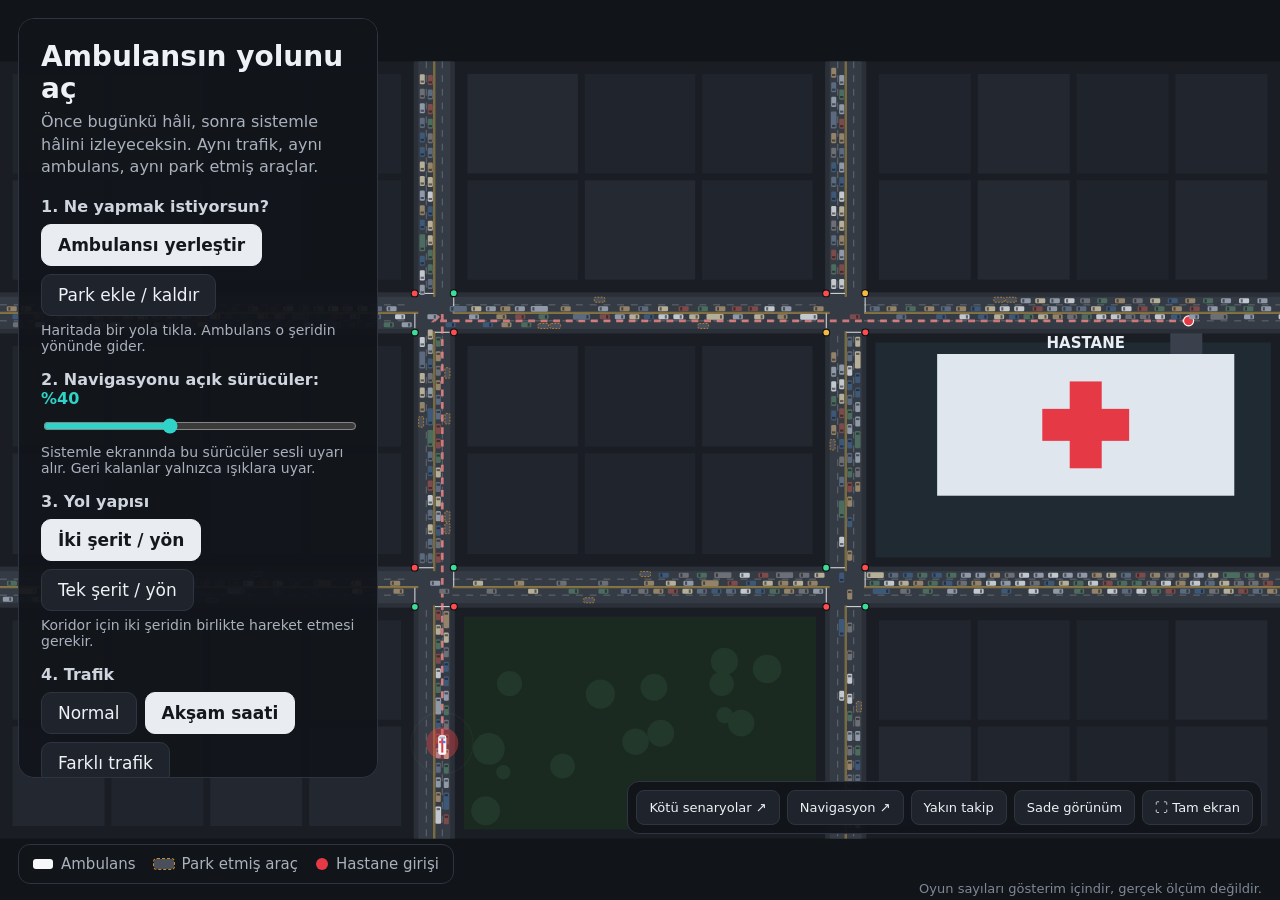
==== commit a0ec6b01: "Telefon görünümü: dönük ve büyük harita, alttan açılan ayarlar, üst üste binmeyen düğmeler Co-Author" ====
--- a/index.html
+++ b/index.html
@@ -74,6 +74,23 @@
 
 .sessionbar{position:fixed;right:18px;bottom:66px;display:flex;gap:7px;z-index:4;background:var(--panel);padding:8px;border:1px solid var(--line);border-radius:12px}.sessionbar a,.sessionbar button{font-size:13px;padding:9px 12px;color:var(--text);text-decoration:none;display:inline-block;border:1px solid var(--line);border-radius:8px;background:#1f242c}button:focus-visible,a:focus-visible{outline:3px solid #fff;outline-offset:3px}#note{bottom:4px}#setup{max-height:calc(100dvh - 140px)}.inspect #setup,.inspect #hud,.inspect #legend,.inspect #note{display:none!important}.inspect #ctrl{opacity:.25}.inspect #ctrl:hover{opacity:1}.inspect .sessionbar{opacity:.3}.inspect .sessionbar:hover{opacity:1}@media(max-width:1100px){#hud{gap:8px;right:18px;flex-wrap:wrap;max-width:70vw}.badge .title{font-size:23px}.badge .sub{font-size:12px;max-width:320px}.stats b{font-size:21px}.stats{gap:16px}.stats span{font-size:11px}}@media(max-width:640px){#setup{width:calc(100vw - 28px);left:14px;top:14px;padding:16px;max-height:65dvh}#hud{top:10px;left:10px;right:10px;max-width:none;gap:5px}.badge{padding:8px}.badge .num{width:28px;height:28px;font-size:16px}.badge .title{font-size:19px}.badge .sub{max-width:240px;font-size:10px}.stats{padding:8px;gap:12px}.stats b{font-size:19px}.stats span{font-size:9px}#ctrl{top:auto;bottom:120px;left:10px;right:auto}#ctrl button{font-size:12px;padding:6px}.sessionbar{left:10px;right:10px;bottom:67px;justify-content:center;flex-wrap:wrap}.sessionbar a,.sessionbar button{font-size:11px;padding:7px}#legend{font-size:10px;gap:8px;left:10px;bottom:22px;max-width:calc(100vw - 20px)}#note{font-size:9px;right:10px}#results{padding:22px 15px 130px}.card{padding:25px 18px;max-width:94vw}.card .v{font-size:42px}}
 #followInset{position:fixed;right:18px;bottom:133px;width:390px;height:265px;border:1px solid #506777;border-radius:13px;background:#161d25;overflow:hidden;pointer-events:none}#followInset strong{display:block;font-size:10px;letter-spacing:1.5px;padding:10px 13px;color:#c4dadf}#followCanvas{width:100%;height:230px;cursor:default}@media(max-width:640px){#followInset{width:250px;height:180px;bottom:180px}#followCanvas{height:146px}}
+
+@media(max-width:699px){
+#setup{top:auto;bottom:0;left:0;right:0;width:100%;max-height:46dvh;background:#12151a;border-radius:16px 16px 0 0;padding:14px 16px 18px;z-index:6}
+#setup h1{font-size:22px}#setup p.lead{font-size:14px;margin-bottom:12px}.step{margin-bottom:12px}.step h3{font-size:15px}.step .hint{font-size:12px}
+#setup button{font-size:15px;padding:9px 12px}#setup .big{padding:13px;font-size:18px}
+#hud{top:8px;left:8px;right:8px;max-width:none;flex-direction:column;gap:6px}
+.badge{padding:8px 12px;gap:10px}.badge .num{width:28px;height:28px;font-size:16px}.badge .title{font-size:19px}.badge .sub{font-size:11px;max-width:none}
+.stats{padding:8px 12px;gap:10px;justify-content:space-between}.stats b{font-size:20px}.stats span{font-size:10px}
+#legend{left:8px;right:8px;bottom:116px;max-width:none;flex-wrap:nowrap;overflow-x:auto;font-size:11px;gap:12px;padding:7px 10px;white-space:nowrap}
+#ctrl{top:auto;left:8px;right:8px;bottom:60px;justify-content:space-between;padding:6px;gap:6px}
+#ctrl button{flex:1;font-size:14px;padding:8px 4px;min-height:40px}
+.sessionbar{left:8px;right:8px;bottom:8px;flex-wrap:nowrap;overflow-x:auto;justify-content:flex-start}
+.sessionbar a,.sessionbar button{font-size:12px;padding:9px 10px;white-space:nowrap;flex:none}
+#note{display:none}
+#followInset{width:170px;height:122px;right:8px;bottom:auto;top:140px}#followCanvas{height:96px}
+#toast{bottom:auto;top:50%;max-width:90vw;text-align:center}
+}
 </style>
 </head>
 <body>
@@ -516,19 +533,34 @@
 
 /* ================= Çizim ================= */
 const canvas=document.getElementById('c'),ctx=canvas.getContext('2d');
-let view={sc:1,ox:0,oy:0},dpr=1,city=null;
+let view={sc:1,ox:0,oy:0},dpr=1,city=null,rot=false;
+const isPhone=()=>innerWidth<700;
+/* Telefonda haritayı üstteki ve alttaki panellerin arasına sığdırmak için boşlukları ölç */
+function measureInsets(){
+  if(!isPhone())return{t:0,b:innerHeight};
+  const shown=el=>el&&!el.classList.contains('hidden')&&el.getClientRects().length>0;
+  let t=8,b=innerHeight-8;
+  const hud=document.getElementById('hud');if(shown(hud))t=Math.max(t,hud.getBoundingClientRect().bottom+6);
+  for(const el of[document.getElementById('setup'),document.getElementById('legend'),document.getElementById('ctrl'),document.querySelector('.sessionbar')]){
+    if(!shown(el))continue;const r=el.getBoundingClientRect();if(r.top>innerHeight*0.3)b=Math.min(b,r.top-6);
+  }
+  return{t,b};
+}
+function applyView(g){g.translate(view.ox,view.oy);g.scale(view.sc,view.sc);if(rot){g.translate(H,0);g.rotate(Math.PI/2)}}
 function resize(){
   dpr=window.devicePixelRatio||1;
   canvas.width=Math.round(innerWidth*dpr);canvas.height=Math.round(innerHeight*dpr);
-  const sc=Math.min(innerWidth/W,innerHeight/H);
-  view={sc,ox:(innerWidth-W*sc)/2,oy:(innerHeight-H*sc)/2};
+  rot=isPhone()&&innerHeight>innerWidth;
+  const ins=measureInsets(),availH=Math.max(120,ins.b-ins.t),mw=rot?H:W,mh=rot?W:H;
+  const sc=Math.min(innerWidth/mw,availH/mh);
+  view={sc,ox:(innerWidth-mw*sc)/2,oy:ins.t+(availH-mh*sc)/2};
   city=renderCity();
 }
 function renderCity(){
   const oc=document.createElement('canvas');oc.width=canvas.width;oc.height=canvas.height;
   const g=oc.getContext('2d');
   g.setTransform(dpr,0,0,dpr,0,0);g.fillStyle='#111418';g.fillRect(0,0,innerWidth,innerHeight);
-  g.translate(view.ox,view.oy);g.scale(view.sc,view.sc);
+  applyView(g);
   g.fillStyle='#1a1e24';g.fillRect(0,0,W,H);
   const cols=[[0,XS[0]-RW-2],[XS[0]+RW+2,XS[1]-RW-2],[XS[1]+RW+2,W]],rows=[[0,YS[0]-RW-2],[YS[0]+RW+2,YS[1]-RW-2],[YS[1]+RW+2,H]];
   const rr=mulberry32(99);
@@ -576,12 +608,12 @@
   for(const rd of rdList)for(const e of rd.inters){const[x1,y1]=pos(rd,e.sStop,0.3),[x2,y2]=pos(rd,e.sStop,RW-0.3);g.beginPath();g.moveTo(x1,y1);g.lineTo(x2,y2);g.stroke()}
   g.setTransform(dpr,0,0,dpr,0,0);
   // hastane etiketi
-  const[sx,sy]=toScreen(475,128);
+  const[sx,sy]=rot?toScreen(410,159):toScreen(475,128);
   g.font='700 15px system-ui,Segoe UI,Arial';g.fillStyle='#e9eef4';g.textAlign='center';g.fillText('HASTANE',sx,sy-6);
   return oc;
 }
-function toScreen(x,y){return[view.ox+x*view.sc,view.oy+y*view.sc]}
-function toWorld(px,py){return[(px-view.ox)/view.sc,(py-view.oy)/view.sc]}
+function toScreen(x,y){return rot?[view.ox+(H-y)*view.sc,view.oy+x*view.sc]:[view.ox+x*view.sc,view.oy+y*view.sc]}
+function toWorld(px,py){return rot?[(py-view.oy)/view.sc,H-(px-view.ox)/view.sc]:[(px-view.ox)/view.sc,(py-view.oy)/view.sc]}
 function carShape(g,len,wid,r){const x0=-len,y0=-wid/2;g.beginPath();g.moveTo(x0+r,y0);g.lineTo(-r,y0);g.quadraticCurveTo(0,y0,0,y0+r);g.lineTo(0,-y0-r);g.quadraticCurveTo(0,-y0,-r,-y0);g.lineTo(x0+r,-y0);g.quadraticCurveTo(x0,-y0,x0,-y0-r);g.lineTo(x0,y0+r);g.quadraticCurveTo(x0,y0,x0+r,y0);g.closePath()}
 function drawAmbShape(g,x,y,ang,t){
   g.save();g.translate(x,y);g.rotate(ang);
@@ -597,7 +629,7 @@
 }
 function drawWorld(w,opts){
   ctx.setTransform(1,0,0,1,0,0);ctx.drawImage(city,0,0);
-  ctx.setTransform(dpr,0,0,dpr,0,0);ctx.save();ctx.translate(view.ox,view.oy);ctx.scale(view.sc,view.sc);
+  ctx.setTransform(dpr,0,0,dpr,0,0);ctx.save();applyView(ctx);
   const a=w&&w.amb&&!w.amb.done?w.amb:null,T=performance.now()/1000;
   // önceliklendirilen kavşaklar
   if(w)for(const sg of w.sig)if(sg.preempt){const it=inters[sg.n];ctx.strokeStyle='rgba(61,220,151,.85)';ctx.lineWidth=1.2;ctx.strokeRect(it.x-RW-1.5,it.y-RW-1.5,2*RW+3,2*RW+3)}
@@ -683,7 +715,7 @@
 function newPreview(){preview=makeWorld({...cfg,mode:'bugun'});warmup(preview,240)}
 function showSetup(){
   ui='setup';$('followInset').classList.add('hidden');$('setup').classList.remove('hidden');$('hud').classList.add('hidden');$('ctrl').classList.add('hidden');
-  $('card').classList.add('hidden');$('results').classList.add('hidden');legendFor('setup');newPreview();
+  $('card').classList.add('hidden');$('results').classList.add('hidden');legendFor('setup');newPreview();if(isPhone())resize();
 }
 function startRun(m){
   mode=m;world=makeWorld({...cfg,mode:m});warmup(world,WARM);
@@ -695,7 +727,7 @@
   $('pNum').textContent=b?'1':'2';$('pNum').style.background=b?'#ff5a5f':'#3ddc97';$('pNum').style.color='#14171c';
   $('pTitle').textContent=b?'BUGÜN':'SİSTEMLE';$('pTitle').style.color=b?'#ff8f92':'#3ddc97';
   $('pSub').textContent=b?'Sabit ışıklar, habersiz sürücüler, park etmiş araçlar.':'Sürücüler sesli uyarıyla kenara çekiyor, ışıklar önceden açılıyor.';
-  legendFor(m);
+  legendFor(m);if(isPhone())resize();
 }
 function endRun(){
   const r=metricsOf(world);results[mode]=r;ui='card';
